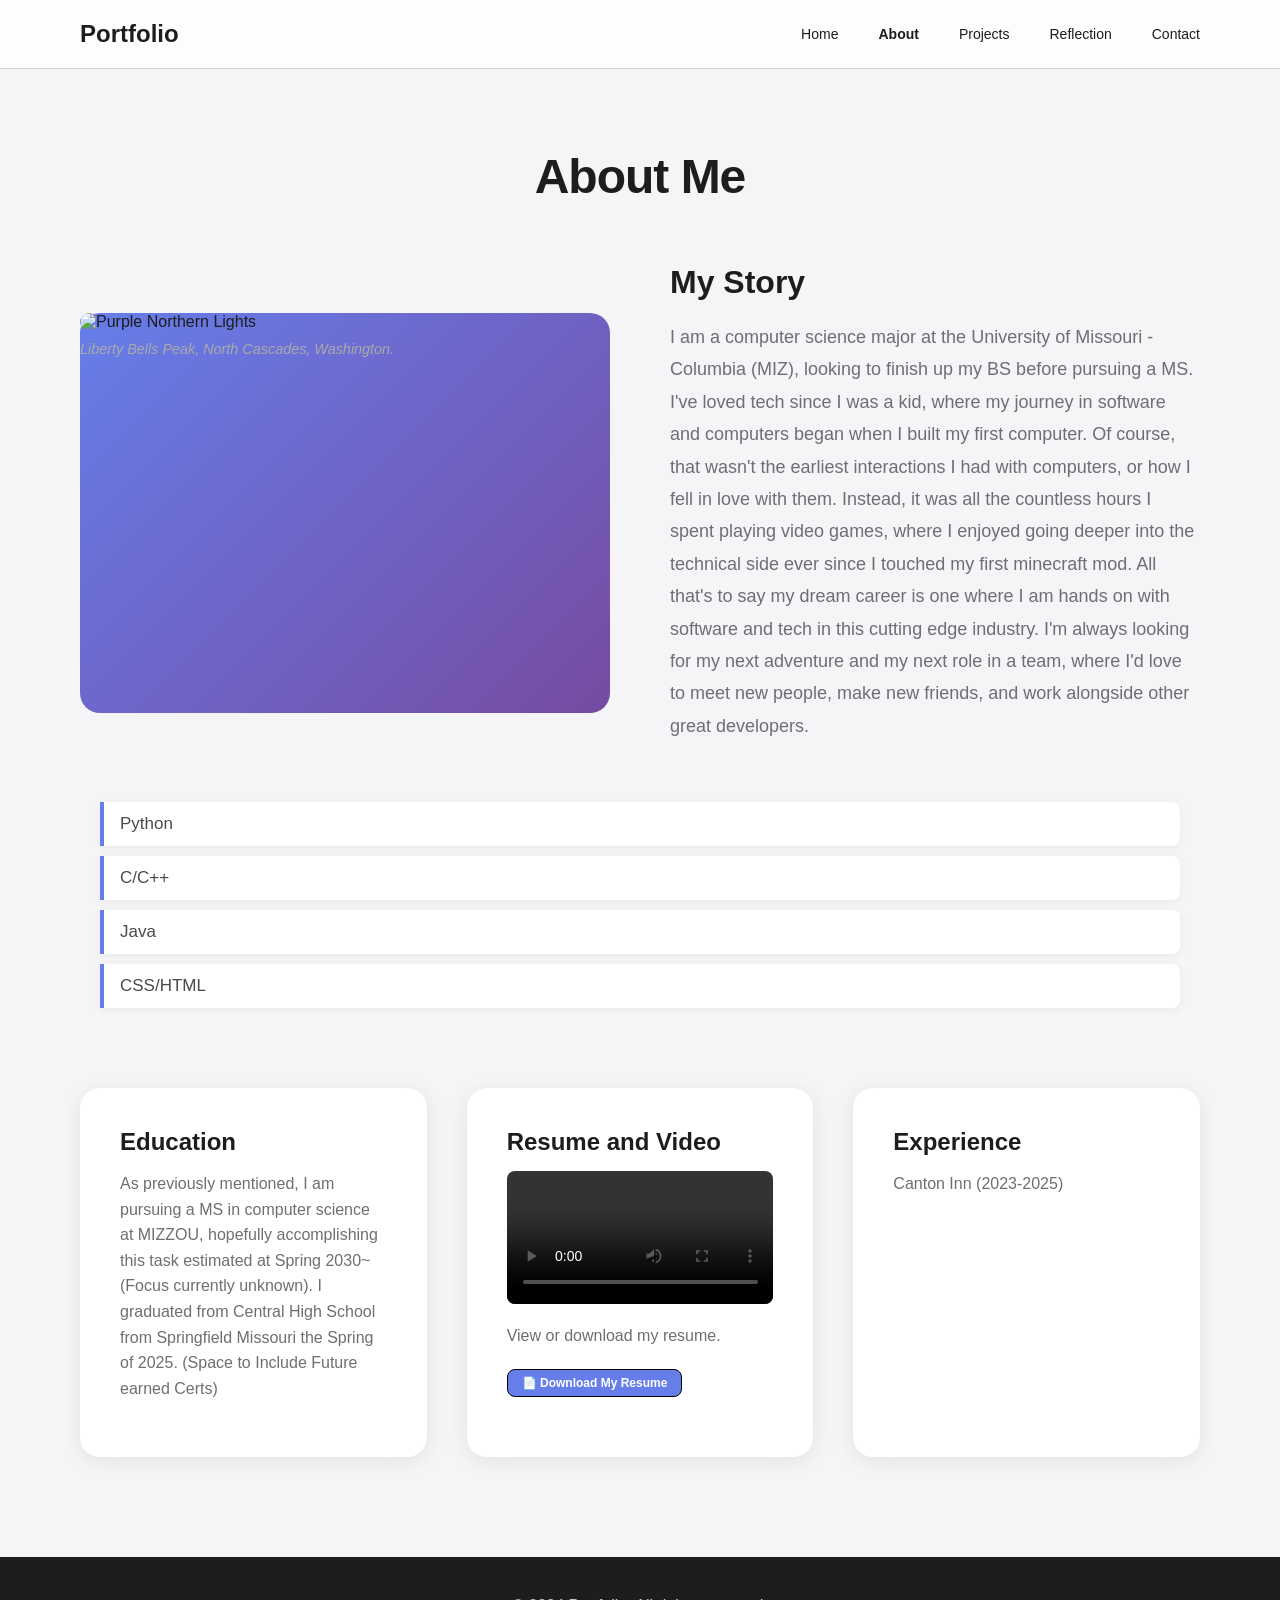
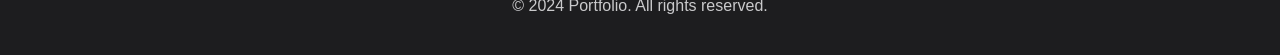
==== about.html @ b99bb76c "Change about-image div to figure element" ====
<!DOCTYPE html>
<html lang="en">
<head>
    <meta charset="UTF-8">
    <meta name="viewport" content="width=device-width, initial-scale=1.0">
    <title>Portfolio - About</title>
    <link rel="stylesheet" href="style.css">
    <link rel="stylesheet" href="nav.css">
</head>
<body>

    <!-- Navigation -->
    <header>
        <nav>
            <div class="nav-container">
                <div class="logo">Portfolio</div>
                <ul class="nav-links">
                    <li><a href="index.html">Home</a></li>
                    <li><a href="about.html" class="active">About</a></li>
                    <li><a href="#">Projects</a></li>
                    <li><a href="reflection.html">Reflection</a></li>
                    <li><a href="#">Contact</a></li>
                </ul>
            </div>
        </nav>
    </header>
    <!-- About Content -->
    <div class="section">
        <h2>About Me</h2>
        <div class="about-content">
            <figure class="about-image" style="margin: 0;">
                <img src="Cover%20image.jpg" alt="Purple Northern Lights" style="width: 100%; height: 100%; object-fit: cover; border-radius: 20px;">
                <figcaption style="margin-top: 10px; font-size: 0.9rem; color: #aaa; font-style: italic;">Liberty Bells Peak, North Cascades, Washington.</figcaption>
            </figure>
            <div class="about-text">
                <h3>My Story</h3>
                <p>I am a computer science major at the University of Missouri - Columbia (MIZ), looking to finish up my BS before pursuing a MS. I've loved tech since I was a kid, where my journey in software and computers began when I built my first computer. Of course, that wasn't the earliest interactions I had with computers, or how I fell in love with them. Instead, it was all the countless hours I spent playing video games, where I enjoyed going deeper into the technical side ever since I touched my first minecraft mod. All that's to say my dream career is one where I am hands on with software and tech in this cutting edge industry. I'm always looking for my next adventure and my next role in a team, where I'd love to meet new people, make new friends, and work alongside other great developers.</p>
            </div>
        </div>

    <ul class="custom-list">
        <li>Python</li>
        <li>C/C++</li>
        <li>Java</li>
        <li>CSS/HTML</li>
    </ul>

        <div class="feature-grid" style="margin-top: 80px;">
            <div class="feature-card">
                <h3>Education</h3>
                <p>As previously mentioned, I am pursuing a MS in computer science at MIZZOU, hopefully accomplishing this task estimated at Spring 2030~ (Focus currently unknown). I graduated from Central High School from Springfield Missouri the Spring of 2025. (Space to Include Future earned Certs)</p>
            </div>
            <div class="feature-card">
                <h3>Resume and Video</h3>
                <video controls style="width: 100%; margin-bottom: 15px; border-radius: 8px;">
                    <source src="Resume%20Media.mp4" type="video/mp4">
                    The browser cannot show this video.
                </video>
                <p>View or download my resume.</p>
                <a href="Resume.pdf" class="resume-link" target="_blank" style="padding: 6px 14px; font-size: 12px; border: 0.5px solid black;">📄 Download My Resume</a>
            </div>
            <div class="feature-card">
                <h3>Experience</h3>
                <p>Canton Inn (2023-2025)</p>
            </div>
        </div>
    </div>

    <!-- Footer -->
    <footer>
        <p>&copy; 2024 Portfolio. All rights reserved.</p>
    </footer>

</body>
</html>
---- style.css ----
* {
            margin: 0;
            padding: 0;
            box-sizing: border-box;
        }

        /* Resume Download Link - Box Model Styling */
        .resume-link {
            display: inline-block;
            padding: 12px 28px;
            margin: 20px 0;
            background-color: #667eea;
            color: white;
            text-decoration: none;
            border: 2px solid #764ba2;
            border-radius: 8px;
            font-weight: 600;
            font-size: 15px;
            transition: background-color 0.3s, transform 0.2s;
        }

        .resume-link:hover {
            background-color: #764ba2;
            transform: translateY(-2px);
        }

        body {
            font-family: -apple-system, BlinkMacSystemFont, 'Segoe UI', Roboto, sans-serif;
            background: #f5f5f7;
            color: #1d1d1f;
        }

        /* Content Sections */
        .section {
            max-width: 1200px;
            margin: 80px auto;
            padding: 0 40px;
        }

        .section h2 {
            font-size: 48px;
            font-weight: 700;
            margin-bottom: 40px;
            text-align: center;
            letter-spacing: -1px;
        }

        /* About Page */
        .about-content {
            display: grid;
            grid-template-columns: 1fr 1fr;
            gap: 60px;
            align-items: center;
            margin-top: 60px;
        }

        .about-image {
            width: 100%;
            height: 400px;
            background: linear-gradient(135deg, #667eea 0%, #764ba2 100%);
            border-radius: 20px;
        }

        .about-text h3 {
            font-size: 32px;
            margin-bottom: 20px;
            font-weight: 600;
        }

        .about-text p {
            color: #6e6e73;
            line-height: 1.8;
            font-size: 18px;
            margin-bottom: 20px;
        }

        /* Feature Grid */
        .feature-grid {
            display: grid;
            grid-template-columns: repeat(auto-fit, minmax(300px, 1fr));
            gap: 40px;
            margin-top: 60px;
        }

        .feature-card {
            background: white;
            border-radius: 20px;
            padding: 40px;
            box-shadow: 0 4px 20px rgba(0,0,0,0.08);
            transition: transform 0.3s, box-shadow 0.3s;
        }

        .feature-card:hover {
            transform: translateY(-5px);
            box-shadow: 0 8px 30px rgba(0,0,0,0.12);
        }

        .feature-card h3 {
            font-size: 24px;
            margin-bottom: 15px;
            font-weight: 600;
        }

        .feature-card p {
            color: #6e6e73;
            line-height: 1.6;
            font-size: 16px;
        }

        /* List */
        .custom-list {
            list-style-type: none;
            margin: 40px 0;
            padding: 0 20px;
        }

        .custom-list li {
            font-size: 17px;
            color: #4a4a4f;
            padding: 12px 16px;
            margin-bottom: 10px;
            border-left: 4px solid #667eea;
            background: white;
            border-radius: 0 8px 8px 0;
            box-shadow: 0 2px 8px rgba(0,0,0,0.05);
        }
        
        /* Footer */
        footer {
            background: #1d1d1f;
            color: #f5f5f7;
            text-align: center;
            padding: 40px;
            margin-top: 100px;
        }

        footer p {
            opacity: 0.8;
        }

        @media (max-width: 768px) {
            .nav-container {
                padding: 20px;
            }

            .nav-links {
                gap: 20px;
            }

            .about-content {
                grid-template-columns: 1fr;
            }

            .section {
                padding: 0 20px;
                margin: 60px auto;
            }

            .section h2 {
                font-size: 36px;
            }

            .feature-grid {
                grid-template-columns: 1fr;
                gap: 30px;
            }
        }

        @media (max-width: 480px) {
            .section h2 {
                font-size: 28px;
            }

            .feature-card {
                padding: 30px 20px;
            }
        }

        /* ===================== */
        /* Index Page Styles     */
        /* ===================== */

        /* Hero Section */
        .hero {
            text-align: center;
            padding: 100px 40px;
            background: linear-gradient(135deg, #667eea 0%, #764ba2 100%);
            color: white;
        }

        .hero h1 {
            font-size: 64px;
            font-weight: 700;
            margin-bottom: 20px;
            letter-spacing: -2px;
        }

        .hero p {
            font-size: 24px;
            font-weight: 300;
            margin-bottom: 40px;
            opacity: 0.9;
        }

        .cta-button {
            display: inline-block;
            padding: 15px 40px;
            background: white;
            color: #667eea;
            border-radius: 30px;
            text-decoration: none;
            font-weight: 500;
            transition: transform 0.3s, box-shadow 0.3s;
        }

        .cta-button:hover {
            transform: translateY(-2px);
            box-shadow: 0 10px 30px rgba(0,0,0,0.2);
        }

        /* Feature Icon */
        .feature-icon {
            width: 60px;
            height: 60px;
            background: linear-gradient(135deg, #667eea 0%, #764ba2 100%);
            border-radius: 15px;
            margin-bottom: 20px;
        }

        @media (max-width: 768px) {
            .hero {
                padding: 60px 20px;
            }

            .hero h1 {
                font-size: 36px;
            }

            .hero p {
                font-size: 18px;
            }
        }

        @media (max-width: 480px) {
            .hero h1 {
                font-size: 28px;
            }

            .hero p {
                font-size: 16px;
            }
        }

        /* ======================== */
        /* Reflection Page Styles   */
        /* ======================== */

        /* h1 page title */
        .section h1 {
            font-size: 64px;
            font-weight: 700;
            margin-bottom: 50px;
            text-align: center;
            letter-spacing: -2px;
        }

        /* Box model wrapper — each box contains multiple sections */
        .reflection-box {
            background: white;
            border: 1px solid #d2d2d7;
            border-radius: 16px;
            padding: 40px;
            margin: 30px 0;
            box-shadow: 0 4px 20px rgba(0,0,0,0.08);
        }

        /* h2 headings inside boxes: smaller, left-aligned */
        .reflection-box h2 {
            font-size: 28px;
            font-weight: 700;
            text-align: left;
            letter-spacing: -0.5px;
            margin-bottom: 20px;
            margin-top: 0;
        }

        .reflection-box h2 + h2,
        .reflection-box p + h2 {
            margin-top: 40px;
        }

        .reflection-box p {
            color: #1d1d1f;
            line-height: 1.9;
            font-size: 17px;
            margin-bottom: 0;
        }

        /* Blockquote with blue left border */
        .reflection-box blockquote {
            border-left: 4px solid #667eea;
            margin: 28px 0;
            padding: 10px 24px;
            color: #6e6e73;
            font-style: italic;
            font-size: 16px;
            line-height: 1.7;
        }


        /* Indent the first line of every other paragraph */
        .reflection-box p:nth-of-type(even) {
            text-indent: 2em;
        }

        @media (max-width: 768px) {
            .section h1 {
                font-size: 40px;
            }

            .reflection-box {
                padding: 28px 24px;
            }
        }

        @media (max-width: 480px) {
            .section h1 {
                font-size: 32px;
            }
        }
---- nav.css ----
/* Navigation */
        header, nav {
            background: rgba(255, 255, 255, 0.8);
            backdrop-filter: saturate(180%) blur(20px);
            position: sticky;
            top: 0;
            z-index: 1000;
            border-bottom: 1px solid #d2d2d7;
        }

        /* Prevent double border when header wraps nav */
        header nav {
            border-bottom: none;
            position: static;
            background: transparent;
            backdrop-filter: none;
        }

        .nav-container {
            max-width: 1200px;
            margin: 0 auto;
            padding: 20px 40px;
            display: flex;
            justify-content: space-between;
            align-items: center;
        }

        .logo {
            font-size: 24px;
            font-weight: 600;
            color: #1d1d1f;
        }

        .nav-links {
            display: flex;
            gap: 40px;
            list-style: none;
        }

        .nav-links a {
            text-decoration: none;
            color: #1d1d1f;
            font-size: 14px;
            transition: opacity 0.3s;
        }

        .nav-links a:hover {
            opacity: 0.6;
        }

        .nav-links a.active {
            font-weight: 600;
        }
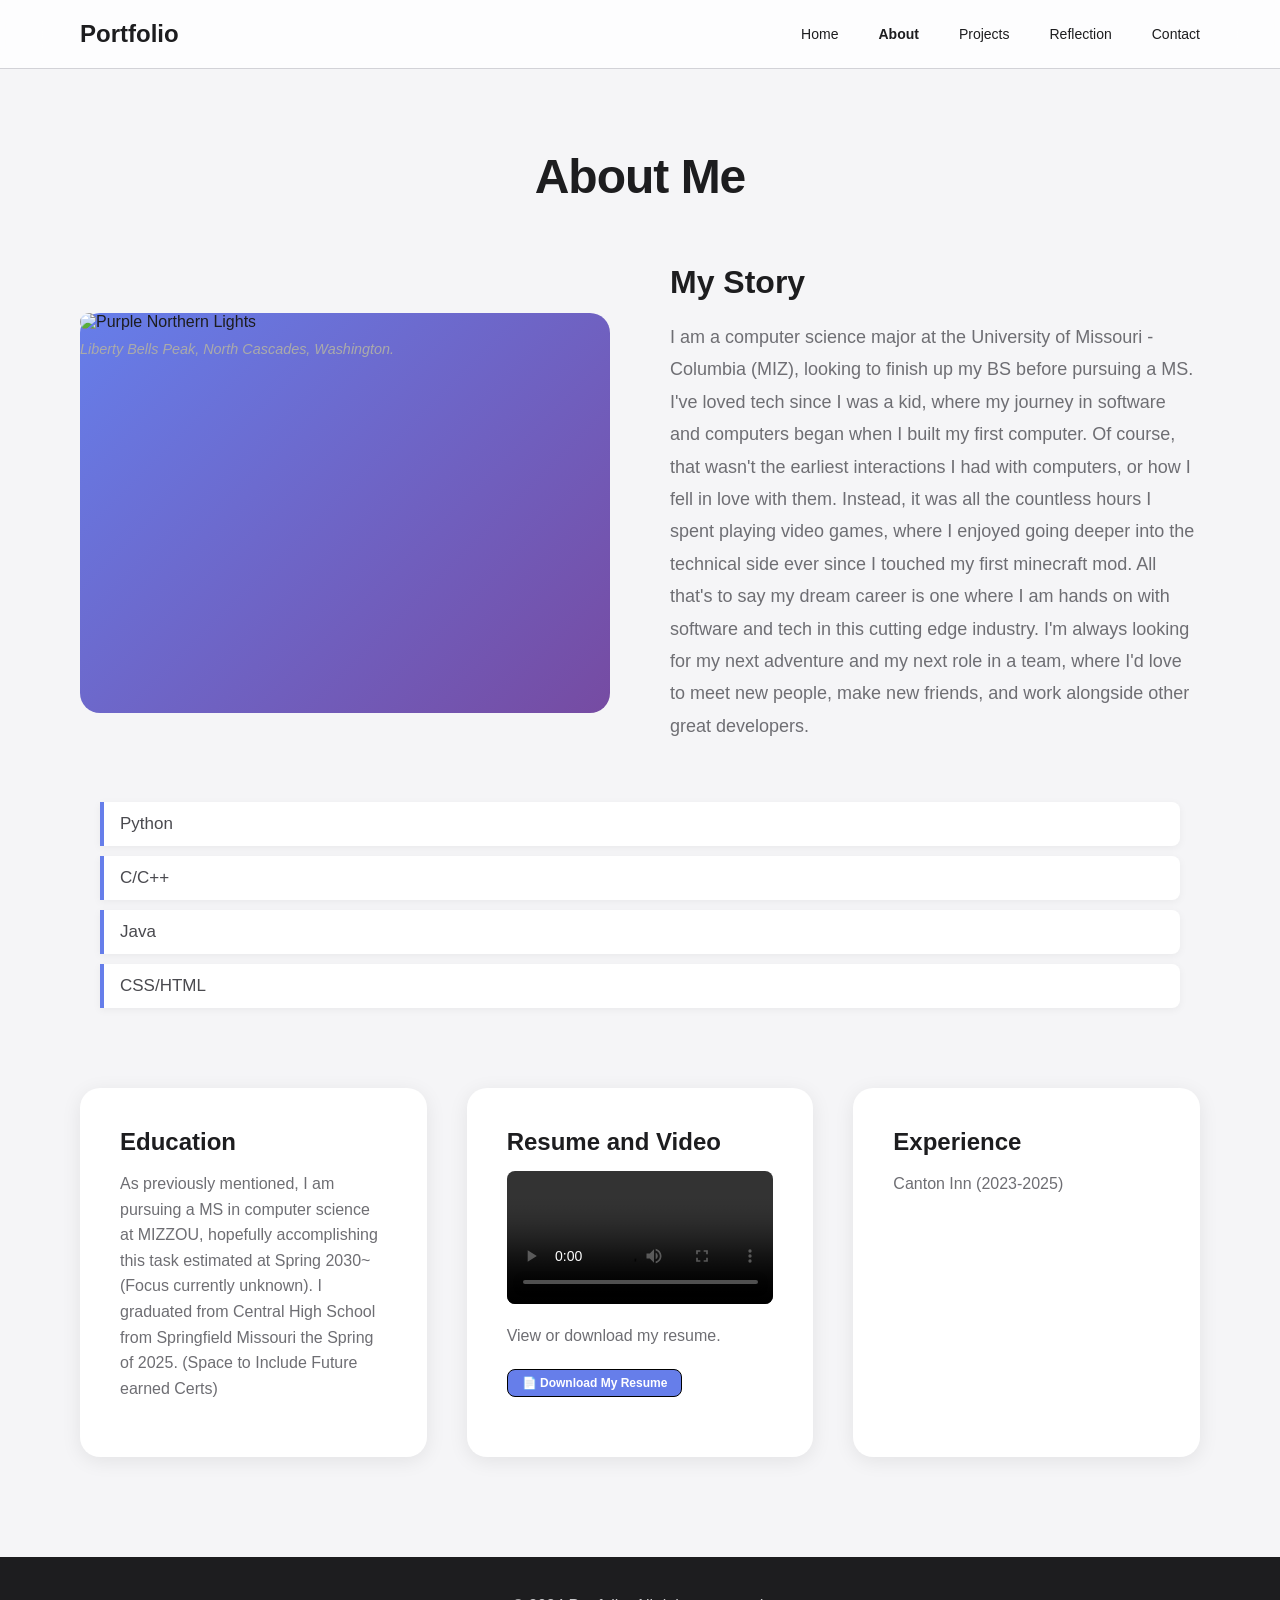
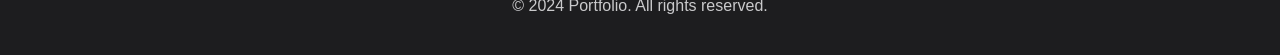
==== commit 303acba7: "Add favicon link to about.html" ====
--- a/about.html
+++ b/about.html
@@ -6,6 +6,7 @@
     <title>Portfolio - About</title>
     <link rel="stylesheet" href="style.css">
     <link rel="stylesheet" href="nav.css">
+    <link rel="shortcut icon" type="image/x-icon" href="favicon.ico">
 </head>
 <body>
 
--- a/style.css
+++ b/style.css
@@ -329,3 +329,161 @@
             }
         }
 
+        /* Print Styles for about.html */
+ 
+        @media print {
+ 
+            @page {
+                margin: 1in;
+                size: letter;
+            }
+ 
+            body {
+                font-family: Georgia, "Times New Roman", Times, serif;
+                color: #000 !important;
+                background: white !important;
+                overflow: hidden;
+            }
+ 
+            body * {
+                visibility: hidden;
+            }
+ 
+            .about-text h1,
+            .about-text p,
+            .about-text ul,
+            .about-text ol,
+            .about-text li,
+            .section h1,
+            .section > h1,
+            .section > p,
+            .section ul,
+            .section ol,
+            .section li,
+            .custom-list,
+            .custom-list li,
+            footer,
+            footer p {
+                visibility: visible;
+            }
+ 
+            .about-text h1,
+            .about-text p,
+            .about-text ul,
+            .about-text ol,
+            .about-text li,
+            .section h1,
+            .section > h1,
+            .section > p,
+            .section ul,
+            .section ol,
+            .section li,
+            .custom-list li,
+            footer,
+            footer p {
+                color: #000 !important;
+                font-family: Georgia, "Times New Roman", Times, serif !important;
+            }
+ 
+            nav,
+            .nav-container,
+            .nav-links,
+            .about-image,
+            .feature-icon,
+            .feature-grid,
+            .feature-card,
+            .hero,
+            .cta-button,
+            .resume-link,
+            .reflection-box {
+                display: none !important;
+            }
+ 
+             .section h1,
+            .about-text h1 {
+                font-size: 24px !important;
+                margin-bottom: 4px !important;
+            }
+ 
+            .section h2 {
+                font-size: 18px !important;
+                margin-bottom: 8px !important;
+            }
+ 
+            .about-text p,
+            .section > p,
+            p {
+                font-size: 12px !important;
+                line-height: 1.3 !important;
+                margin-bottom: 2px !important;
+                margin-top: 0 !important;
+            }
+ 
+            .custom-list,
+            ul, ol {
+                margin: 6px 0 !important;
+                padding: 0 0 0 18px !important;
+            }
+ 
+            .custom-list li,
+            ul li, ol li {
+                font-size: 12px !important;
+                line-height: 1.4 !important;
+                padding: 2px 0 !important;
+                margin-bottom: 2px !important;
+            }
+ 
+            .section {
+                margin: 4px 0 !important;
+                padding: 0 !important;
+                box-shadow: none;
+            }
+ 
+            .about-content {
+                gap: 4px !important;
+                margin-top: 4px !important;
+            }
+ 
+            .custom-list li {
+                border-left: none !important;
+                box-shadow: none !important;
+                background: none !important;
+                padding-left: 0 !important;
+                border-radius: 0 !important;
+            }
+ 
+            footer * {
+                display: none !important;
+            }
+ 
+            footer {
+                background: white !important;
+                color: #000 !important;
+                padding: 4px 0 0 0 !important;
+                margin-top: 6px !important;
+                border-top: 1px solid #000;
+                text-align: center;
+            }
+ 
+            footer::after {
+                content: "Tianyi Zhang  |  tzdhz@umsystem.edu  |  (626) 267-1376";
+                visibility: visible;
+                display: block;
+                color: #000 !important;
+                font-family: Georgia, "Times New Roman", Times, serif !important;
+                font-size: 12px;
+                line-height: 1.4;
+            }
+ 
+            *, *::before, *::after {
+                page-break-inside: avoid;
+                break-inside: avoid;
+            }
+ 
+            a[href]::after {
+                content: " (" attr(href) ")";
+                font-size: 10px;
+                color: #000 !important;
+            }
+        }
+ 
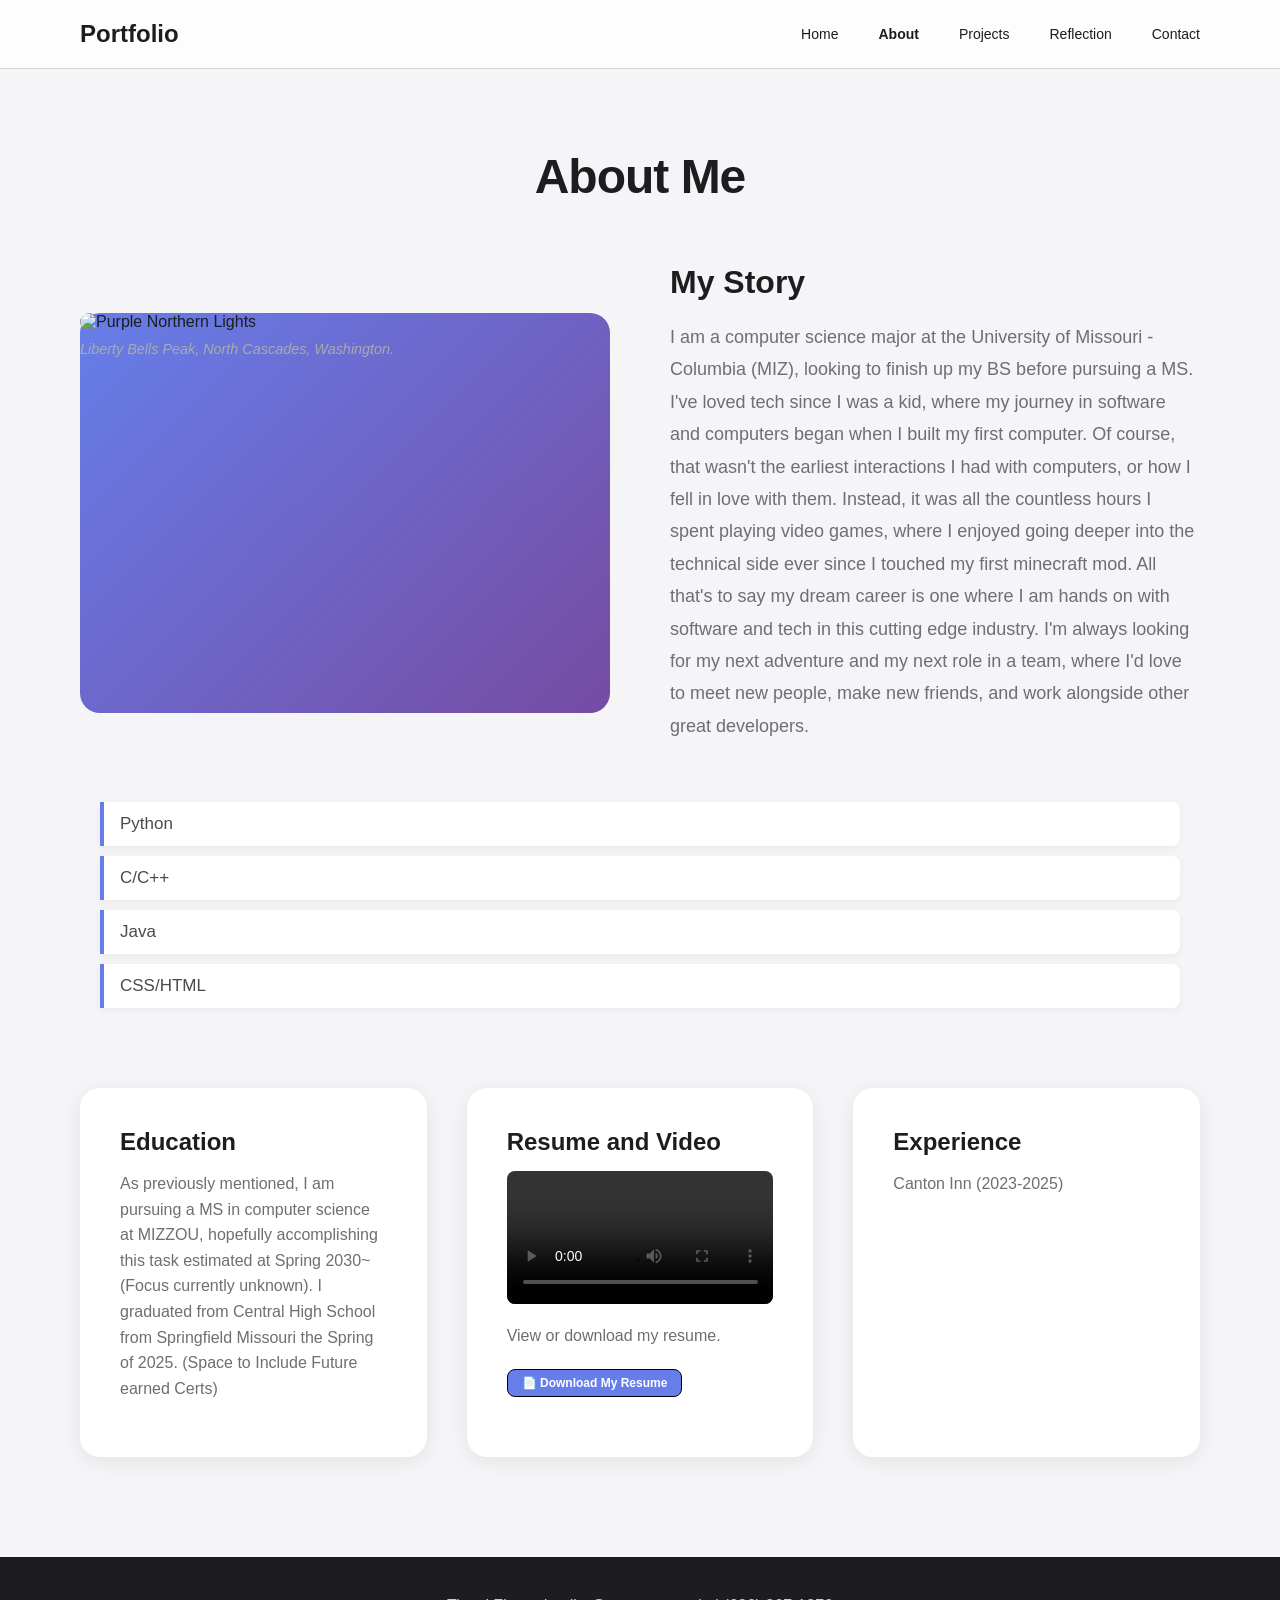
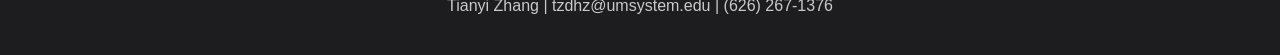
==== commit 38a93343: "Replace copyright notice with contact details Updated footer with contact information." ====
--- a/about.html
+++ b/about.html
@@ -69,7 +69,7 @@
 
     <!-- Footer -->
     <footer>
-        <p>&copy; 2024 Portfolio. All rights reserved.</p>
+        <p>Tianyi Zhang  |  tzdhz@umsystem.edu  |  (626) 267-1376</p>
     </footer>
 
 </body>
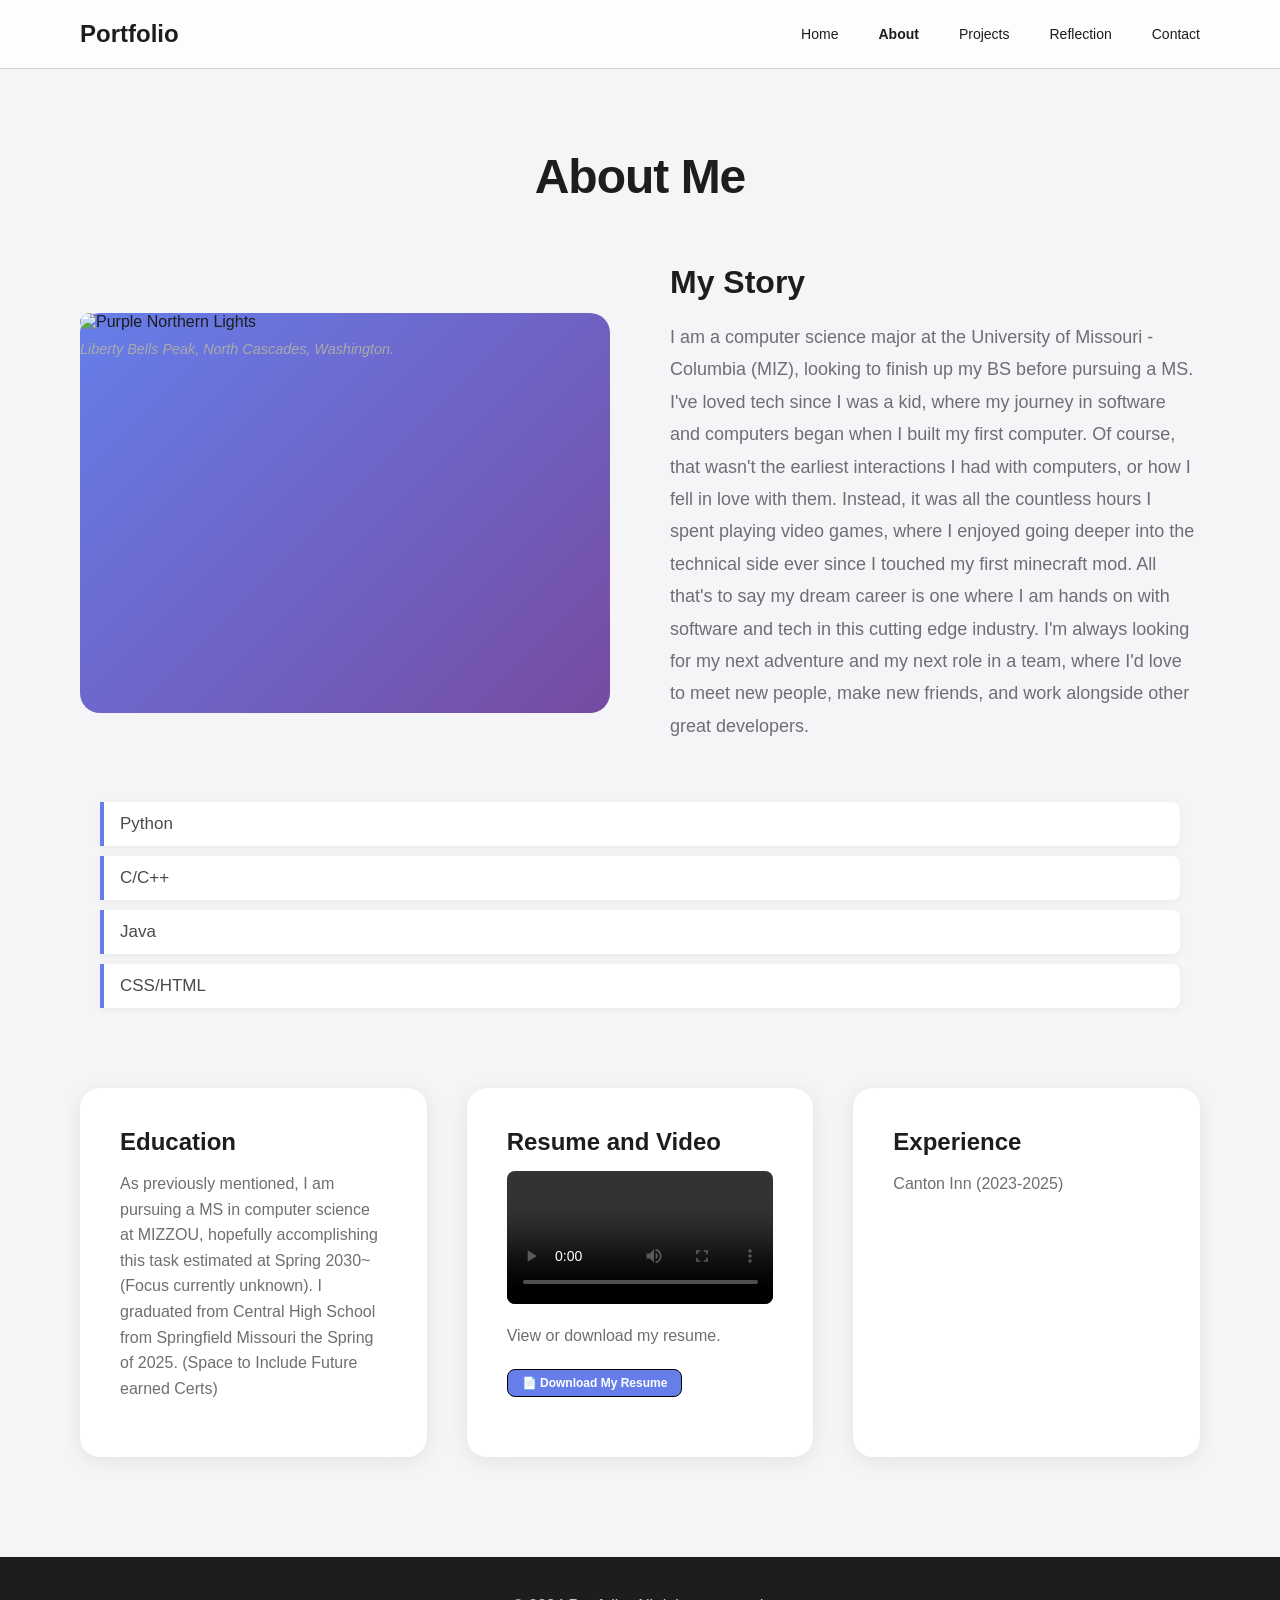
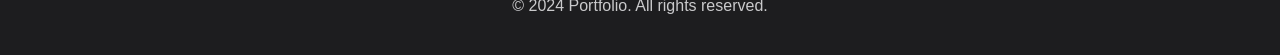
==== commit c38c04d2: "Add files via upload" ====
--- a/about.html
+++ b/about.html
@@ -69,11 +69,8 @@
 
     <!-- Footer -->
     <footer>
-        <p>Tianyi Zhang  |  tzdhz@umsystem.edu  |  (626) 267-1376</p>
+        <p>&copy; 2024 Portfolio. All rights reserved.</p>
     </footer>
 
 </body>
 </html>
-
-
-
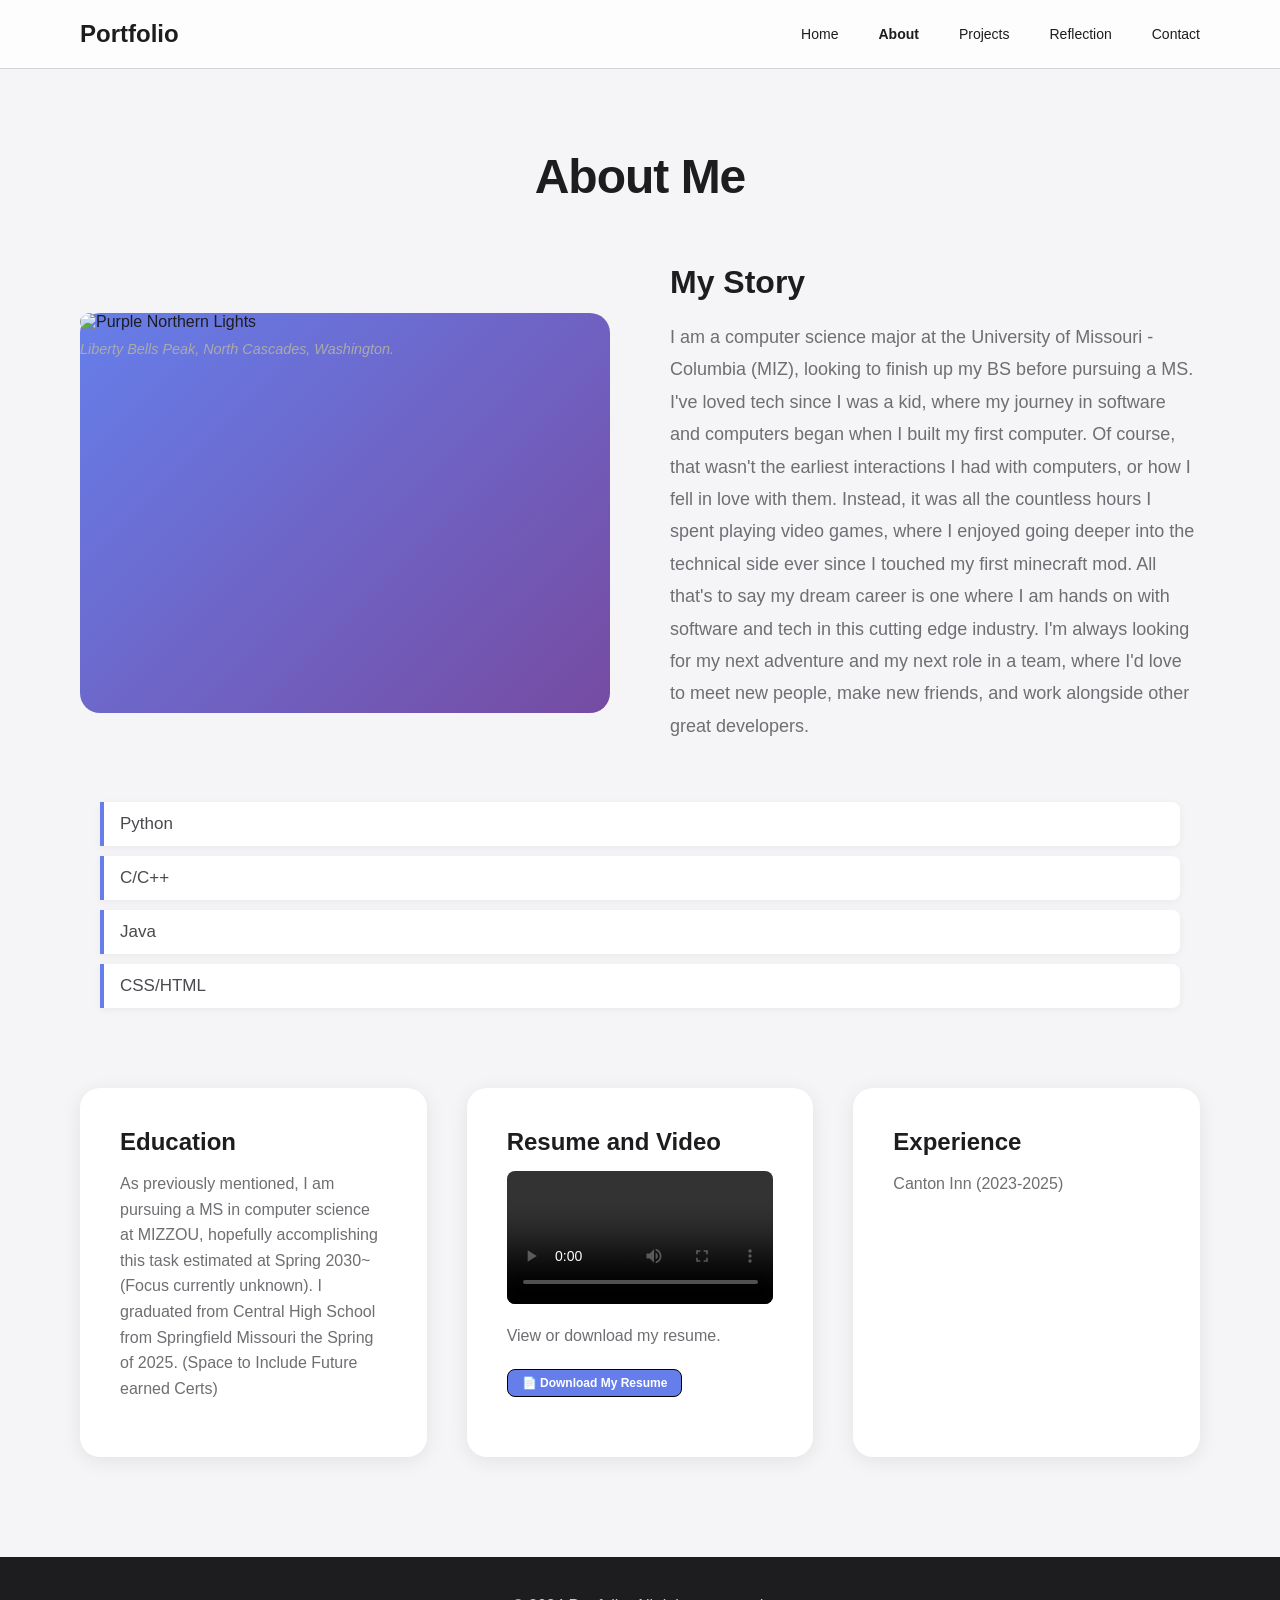
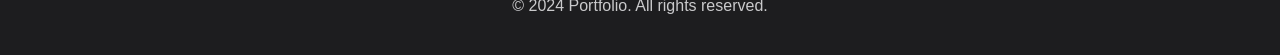
==== commit f3107a7b: "Update Contact link to point to contact.html" ====
--- a/about.html
+++ b/about.html
@@ -20,7 +20,7 @@
                     <li><a href="about.html" class="active">About</a></li>
                     <li><a href="#">Projects</a></li>
                     <li><a href="reflection.html">Reflection</a></li>
-                    <li><a href="#">Contact</a></li>
+                    <li><a href="contact.html">Contact</a></li>
                 </ul>
             </div>
         </nav>
--- a/style.css
+++ b/style.css
@@ -326,6 +326,98 @@
         @media (max-width: 480px) {
             .section h1 {
                 font-size: 32px;
+            }
+        }
+
+        /* Contact Page Styles */
+ 
+        .contact-container {
+            max-width: 600px;
+            margin: 60px auto;
+            background: white;
+            padding: 60px;
+            border-radius: 20px;
+            box-shadow: 0 4px 20px rgba(0,0,0,0.08);
+        }
+ 
+        .form-group {
+            margin-bottom: 30px;
+        }
+ 
+        .form-group label {
+            display: block;
+            margin-bottom: 10px;
+            font-weight: 500;
+            font-size: 14px;
+        }
+ 
+        .form-group input,
+        .form-group textarea,
+        .form-group select {
+            width: 100%;
+            padding: 15px;
+            border: 1px solid #d2d2d7;
+            border-radius: 10px;
+            font-size: 16px;
+            font-family: inherit;
+            transition: border-color 0.3s;
+            background: white;
+        }
+ 
+        .form-group input:focus,
+        .form-group textarea:focus,
+        .form-group select:focus {
+            outline: none;
+            border-color: #667eea;
+        }
+ 
+        .form-group textarea {
+            resize: vertical;
+            min-height: 150px;
+        }
+ 
+        .submit-button {
+            width: 100%;
+            padding: 15px;
+            background: linear-gradient(135deg, #667eea 0%, #764ba2 100%);
+            color: white;
+            border: none;
+            border-radius: 10px;
+            font-size: 16px;
+            font-weight: 600;
+            cursor: pointer;
+            transition: transform 0.3s;
+        }
+ 
+        .submit-button:hover {
+            transform: translateY(-2px);
+        }
+ 
+        .contact-info {
+            margin-top: 40px;
+            text-align: center;
+            padding-top: 40px;
+            border-top: 1px solid #d2d2d7;
+        }
+ 
+        .contact-info p {
+            color: #6e6e73;
+            margin-bottom: 10px;
+        }
+ 
+        @media (max-width: 768px) {
+            .contact-container {
+                padding: 40px 30px;
+            }
+ 
+            .contact-info {
+                font-size: 14px;
+            }
+        }
+ 
+        @media (max-width: 480px) {
+            .contact-container {
+                padding: 30px 20px;
             }
         }
 
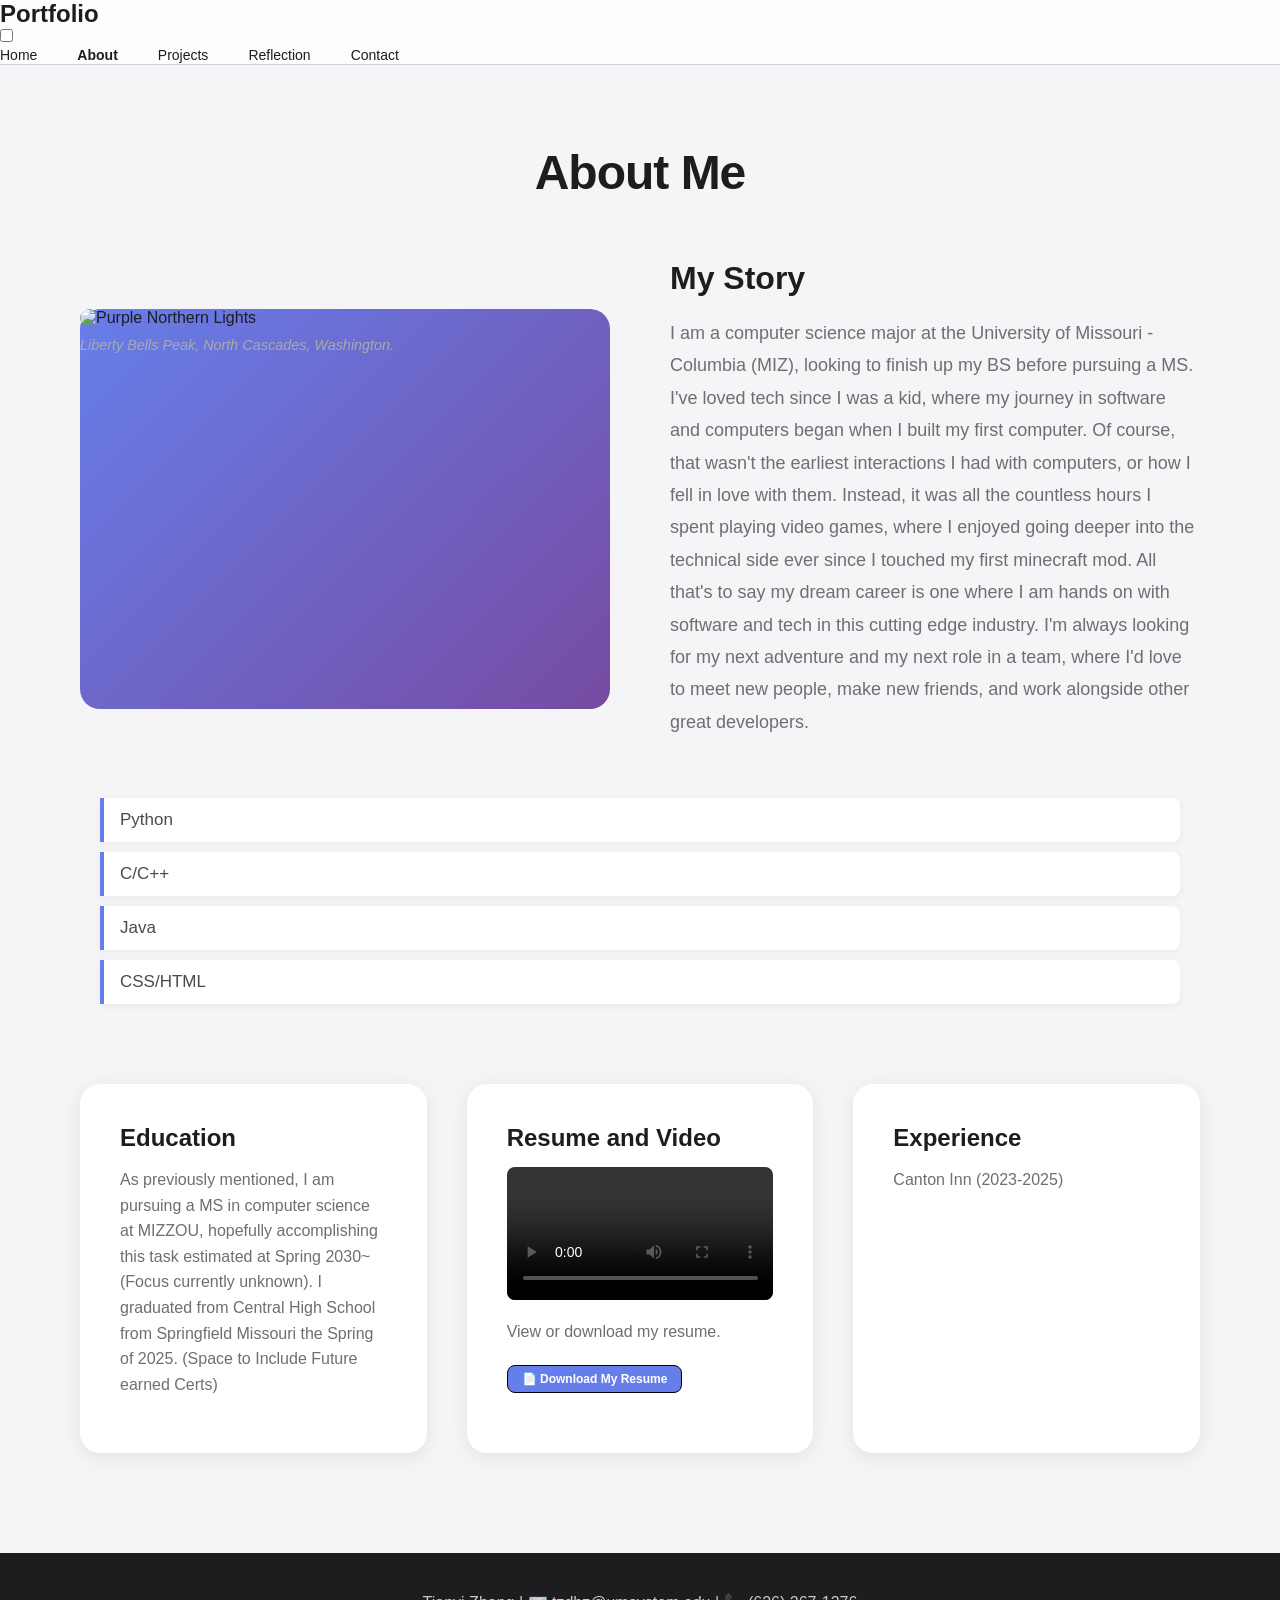
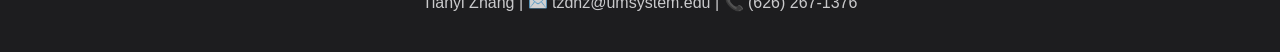
==== commit 79878a2f: "Revamp navigation and update footer details Updated navigation structure and footer information." ====
--- a/about.html
+++ b/about.html
@@ -10,21 +10,20 @@
 </head>
 <body>
 
-    <!-- Navigation -->
-    <header>
-        <nav>
-            <div class="nav-container">
-                <div class="logo">Portfolio</div>
-                <ul class="nav-links">
-                    <li><a href="index.html">Home</a></li>
-                    <li><a href="about.html" class="active">About</a></li>
-                    <li><a href="#">Projects</a></li>
-                    <li><a href="reflection.html">Reflection</a></li>
-                    <li><a href="contact.html">Contact</a></li>
-                </ul>
-            </div>
-        </nav>
-    </header>
+    <nav>
+        <div class="logo">Portfolio</div>
+        <input type="checkbox" id="nav-toggle" class="nav-toggle">
+        <label for="nav-toggle" class="nav-toggle-label">
+            <span></span><span></span><span></span>
+        </label>
+        <ul class="nav-links">
+            <li><a href="index.html">Home</a></li>
+            <li><a href="about.html" class="active">About</a></li>
+            <li><a href="#">Projects</a></li>
+            <li><a href="reflection.html">Reflection</a></li>
+            <li><a href="contact.html">Contact</a></li>
+        </ul>
+    </nav>
     <!-- About Content -->
     <div class="section">
         <h2>About Me</h2>
@@ -69,7 +68,7 @@
 
     <!-- Footer -->
     <footer>
-        <p>&copy; 2024 Portfolio. All rights reserved.</p>
+        <p>Tianyi Zhang  |  ✉️ tzdhz@umsystem.edu  | 📞 (626) 267-1376</p>
     </footer>
 
 </body>
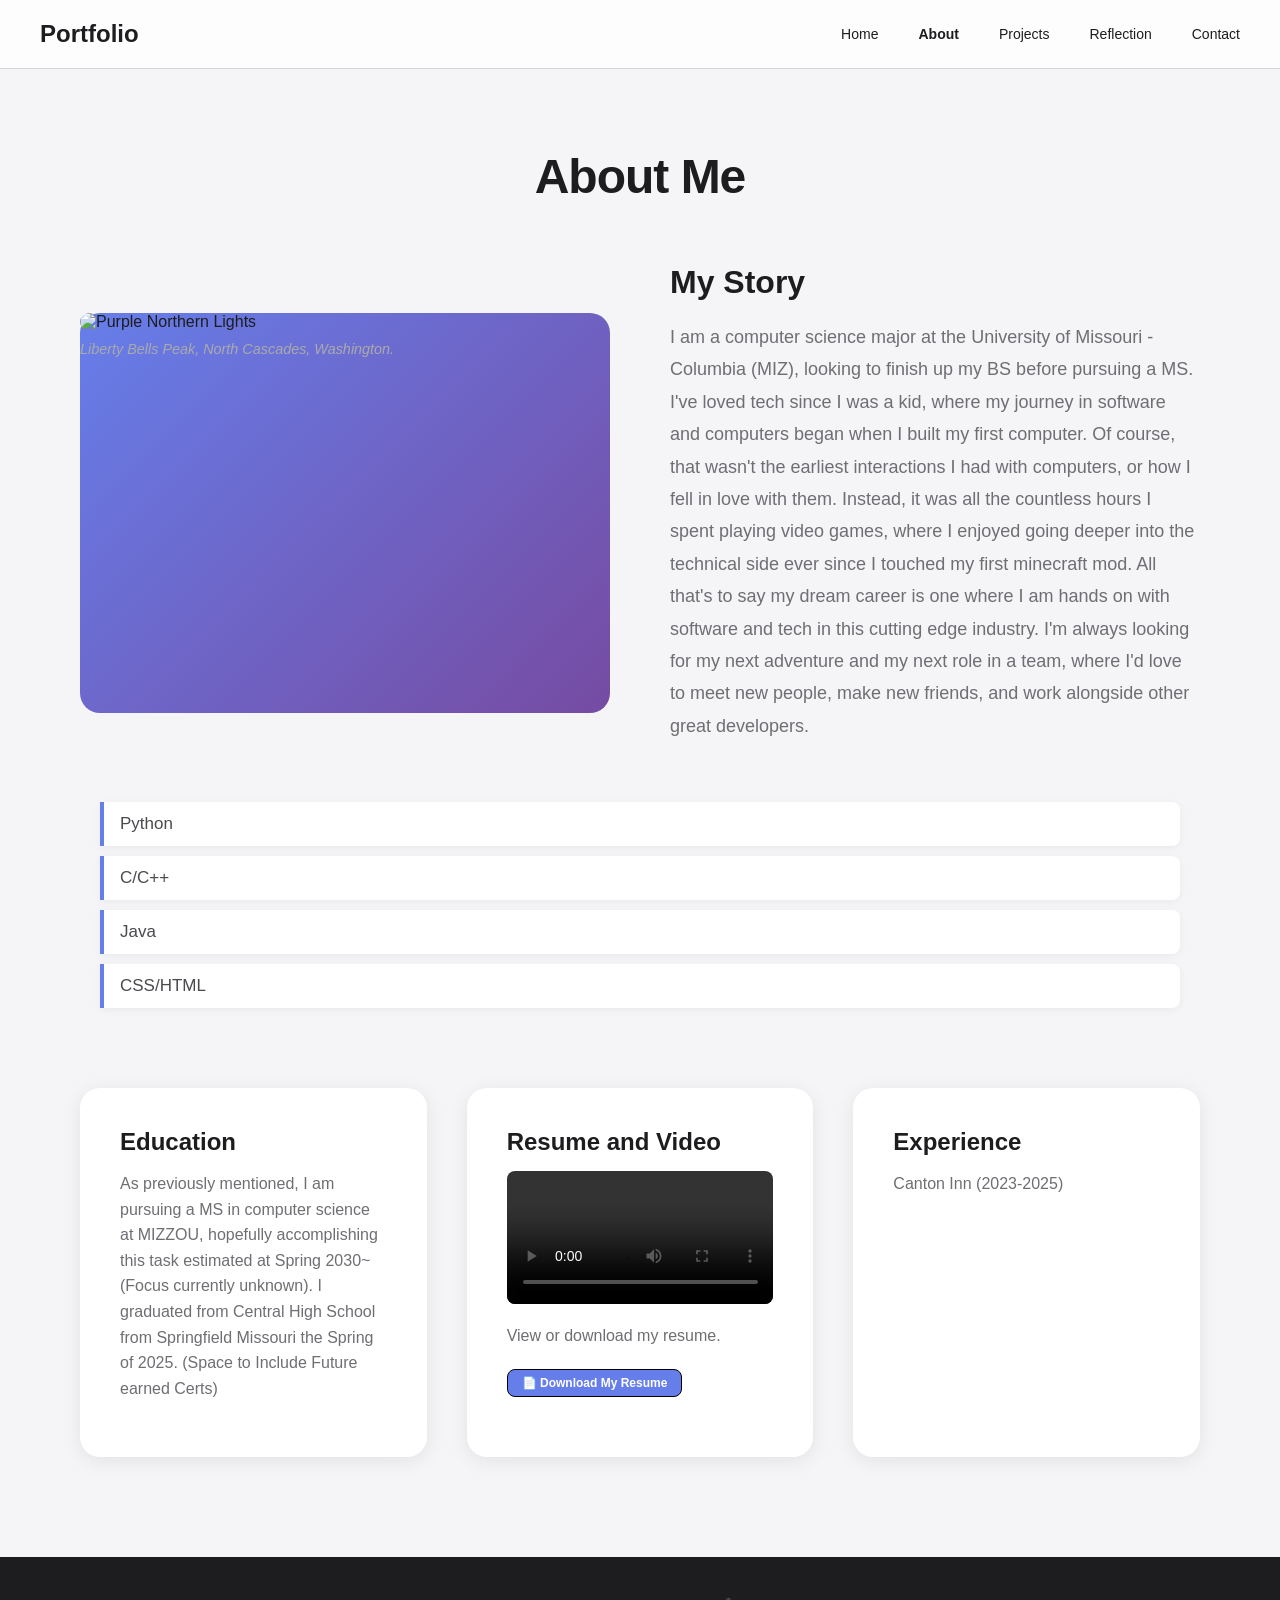
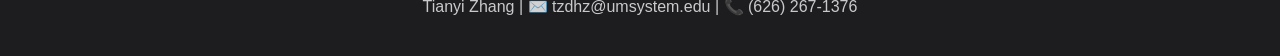
==== commit 07f91f76: "Update Projects link to point to project.html" ====
--- a/about.html
+++ b/about.html
@@ -19,7 +19,7 @@
         <ul class="nav-links">
             <li><a href="index.html">Home</a></li>
             <li><a href="about.html" class="active">About</a></li>
-            <li><a href="#">Projects</a></li>
+            <li><a href="project.html">Projects</a></li>
             <li><a href="reflection.html">Reflection</a></li>
             <li><a href="contact.html">Contact</a></li>
         </ul>
--- a/nav.css
+++ b/nav.css
@@ -1,25 +1,12 @@
 /* Navigation */
-        header, nav {
+        nav {
             background: rgba(255, 255, 255, 0.8);
             backdrop-filter: saturate(180%) blur(20px);
             position: sticky;
             top: 0;
             z-index: 1000;
             border-bottom: 1px solid #d2d2d7;
-        }
-
-        /* Prevent double border when header wraps nav */
-        header nav {
-            border-bottom: none;
-            position: static;
-            background: transparent;
-            backdrop-filter: none;
-        }
-
-        .nav-container {
-            max-width: 1200px;
-            margin: 0 auto;
-            padding: 20px 40px;
+            padding: 20px max(40px, calc((100% - 1200px) / 2));
             display: flex;
             justify-content: space-between;
             align-items: center;
@@ -51,3 +38,61 @@
         .nav-links a.active {
             font-weight: 600;
         }
+
+        .nav-toggle {
+            display: none;
+        }
+
+        .nav-toggle-label {
+            display: none;
+            cursor: pointer;
+            padding: 10px;
+        }
+
+        .nav-toggle-label span {
+            display: block;
+            width: 25px;
+            height: 3px;
+            background: #1d1d1f;
+            margin: 5px 0;
+            transition: 0.3s;
+        }
+
+        @media (max-width: 768px) {
+            .nav-toggle-label {
+                display: block;
+            }
+
+            .nav-links {
+                position: absolute;
+                top: 100%;
+                left: 0;
+                width: 100%;
+                background: white;
+                flex-direction: column;
+                padding: 20px;
+                box-shadow: 0 4px 20px rgba(0,0,0,0.1);
+                transform: translateY(-100%);
+                opacity: 0;
+                visibility: hidden;
+                transition: all 0.3s;
+            }
+
+            .nav-toggle:checked ~ .nav-links {
+                transform: translateY(0);
+                opacity: 1;
+                visibility: visible;
+            }
+
+            .nav-toggle:checked ~ .nav-toggle-label span:nth-child(1) {
+                transform: rotate(45deg) translate(5px, 5px);
+            }
+
+            .nav-toggle:checked ~ .nav-toggle-label span:nth-child(2) {
+                opacity: 0;
+            }
+
+            .nav-toggle:checked ~ .nav-toggle-label span:nth-child(3) {
+                transform: rotate(-45deg) translate(7px, -6px);
+            }
+        }
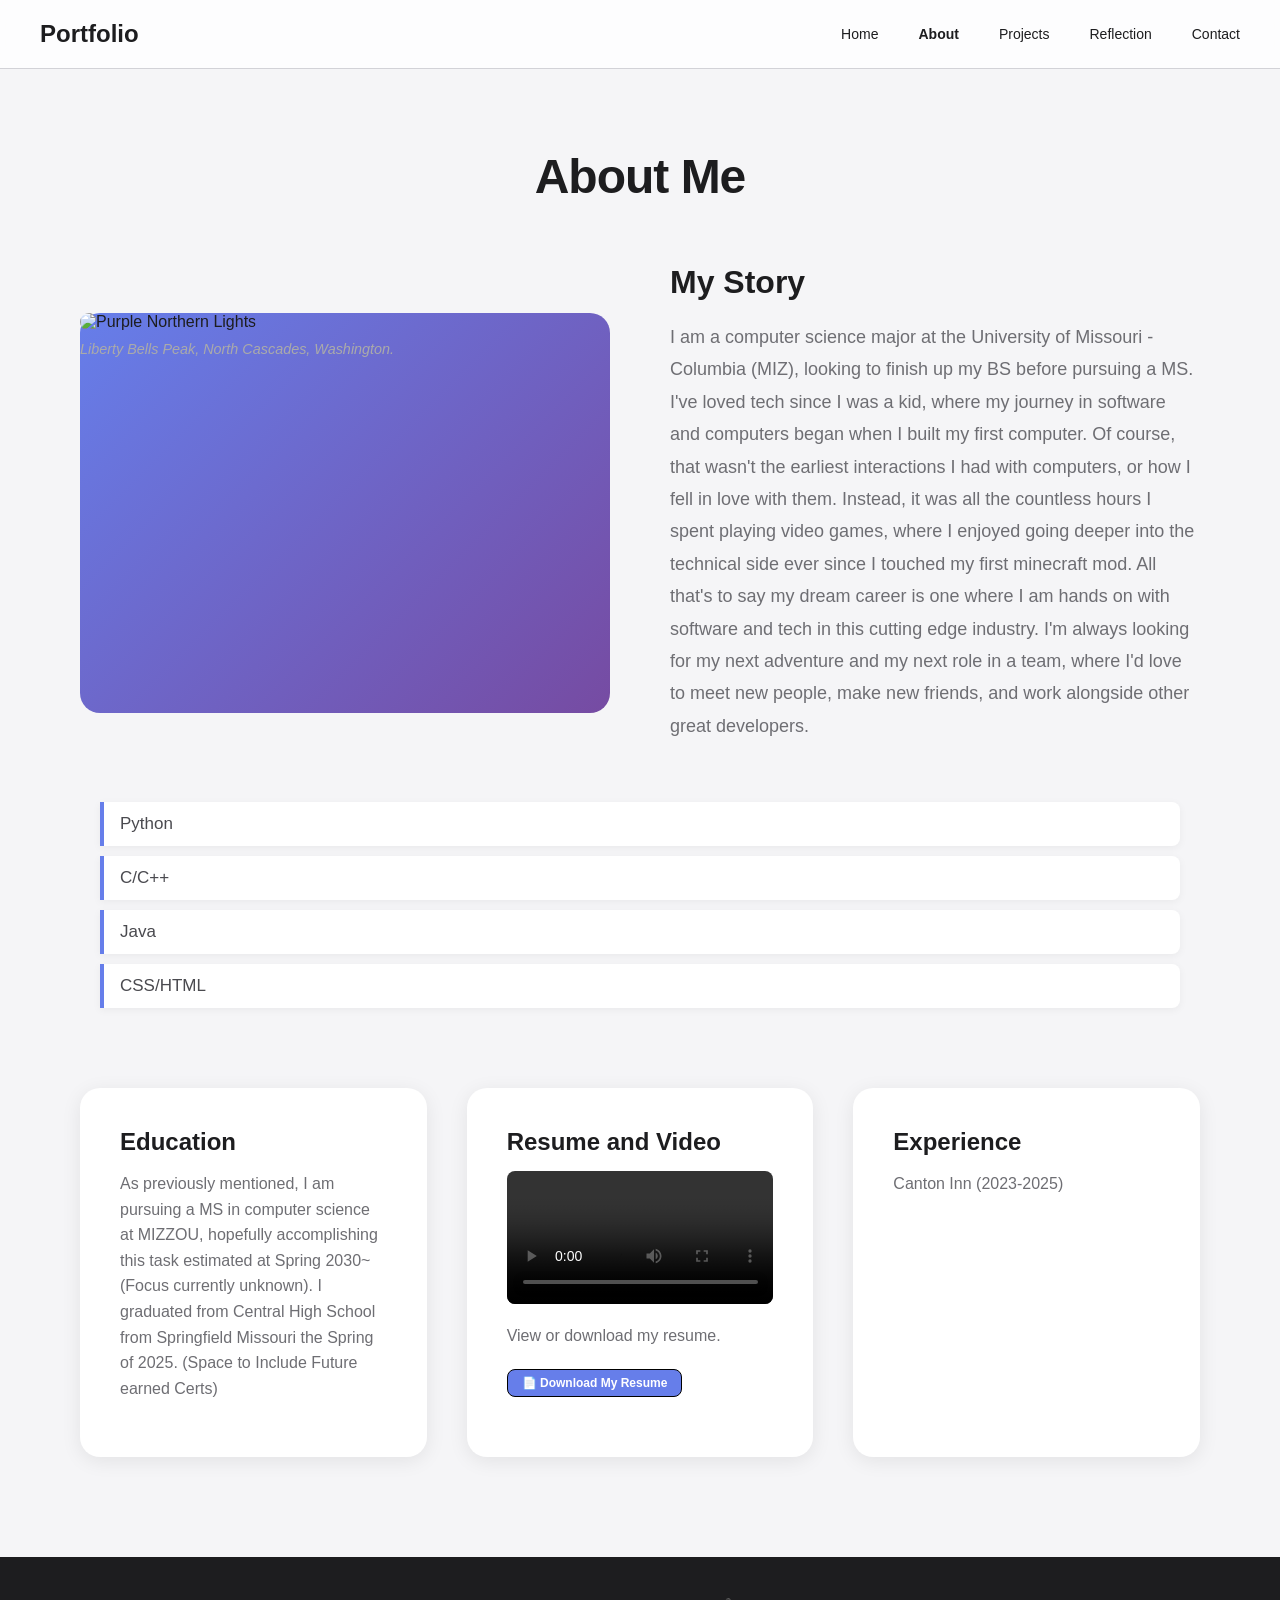
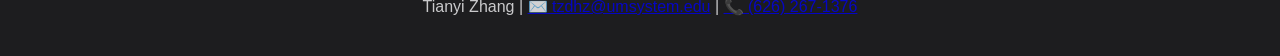
==== commit ea7a40f8: "Update about.html" ====
--- a/about.html
+++ b/about.html
@@ -68,7 +68,7 @@
 
     <!-- Footer -->
     <footer>
-        <p>Tianyi Zhang  |  ✉️ tzdhz@umsystem.edu  | 📞 (626) 267-1376</p>
+        <p>Tianyi Zhang  |  <a href="mailto:tzdhz@umsystem.edu" class="footer-link">✉️ tzdhz@umsystem.edu</a>  |  <a href="tel:+16262671376" class="footer-link">📞 (626) 267-1376</a></p>
     </footer>
 
 </body>
--- a/style.css
+++ b/style.css
@@ -329,6 +329,94 @@
             }
         }
 
+        /* ====================== */
+        /* Projects Page Styles   */
+        /* ====================== */
+
+        .projects-grid {
+            display: grid;
+            grid-template-columns: repeat(auto-fit, minmax(350px, 1fr));
+            gap: 40px;
+            margin-top: 60px;
+        }
+
+        .project-card {
+            background: white;
+            border-radius: 20px;
+            overflow: hidden;
+            box-shadow: 0 4px 20px rgba(0,0,0,0.08);
+            transition: transform 0.3s, box-shadow 0.3s;
+        }
+
+        .project-card:hover {
+            transform: translateY(-5px);
+            box-shadow: 0 8px 30px rgba(0,0,0,0.12);
+        }
+
+        .project-image {
+            width: 100%;
+            height: 250px;
+            background: linear-gradient(135deg, #667eea 0%, #764ba2 100%);
+        }
+
+        .project-content {
+            padding: 30px;
+        }
+
+        .project-content h3 {
+            font-size: 24px;
+            margin-bottom: 15px;
+            font-weight: 600;
+        }
+
+        .project-content p {
+            color: #6e6e73;
+            line-height: 1.6;
+            font-size: 16px;
+            margin-bottom: 20px;
+        }
+
+        .project-content code {
+            font-family: "SF Mono", Menlo, Consolas, monospace;
+            font-size: 14px;
+            background: #f5f5f7;
+            padding: 2px 6px;
+            border-radius: 4px;
+            color: #1d1d1f;
+        }
+
+        .project-tag {
+            display: inline-block;
+            padding: 8px 16px;
+            background: #f5f5f7;
+            border-radius: 20px;
+            font-size: 12px;
+            color: #6e6e73;
+            margin-right: 10px;
+            margin-bottom: 10px;
+        }
+
+        @media (max-width: 768px) {
+            .projects-grid {
+                grid-template-columns: 1fr;
+                gap: 30px;
+            }
+        }
+
+        @media (max-width: 480px) {
+            .project-card {
+                border-radius: 16px;
+            }
+
+            .project-content {
+                padding: 24px 20px;
+            }
+
+            .project-image {
+                height: 200px;
+            }
+        }
+
         /* Contact Page Styles */
  
         .contact-container {
@@ -421,7 +509,162 @@
             }
         }
 
-        /* Print Styles for about.html */
+        /* ========================== */
+        /* Projects Summary Table     */
+        /* ========================== */
+
+        .projects-table-section {
+            max-width: 1200px;
+            margin: 0 auto 80px;
+            padding: 0 40px;
+        }
+
+        .projects-table-section h2 {
+            font-size: 48px;
+            font-weight: 700;
+            margin-bottom: 16px;
+            text-align: center;
+            letter-spacing: -1px;
+        }
+
+        .projects-table-section .table-subtitle {
+            text-align: center;
+            color: #6e6e73;
+            font-size: 17px;
+            margin-bottom: 50px;
+            font-weight: 400;
+        }
+
+        .table-wrapper {
+            background: white;
+            border-radius: 20px;
+            box-shadow: 0 4px 20px rgba(0,0,0,0.08);
+            overflow: hidden;
+            border: 1px solid rgba(0,0,0,0.04);
+        }
+
+        .projects-table {
+            width: 100%;
+            border-collapse: collapse;
+            font-family: -apple-system, BlinkMacSystemFont, 'Segoe UI', Roboto, sans-serif;
+        }
+
+        .projects-table thead {
+            background: #fafafb;
+            border-bottom: 1px solid #e8e8ed;
+        }
+
+        .projects-table thead th {
+            padding: 22px 28px;
+            text-align: left;
+            font-weight: 600;
+            font-size: 11px;
+            letter-spacing: 1px;
+            text-transform: uppercase;
+            color: #86868b;
+        }
+
+        .projects-table tbody tr {
+            border-bottom: 1px solid #f5f5f7;
+            transition: background 0.25s ease;
+        }
+
+        .projects-table tbody tr:last-child {
+            border-bottom: none;
+        }
+
+        .projects-table tbody tr:hover {
+            background: #fafafb;
+        }
+
+        .projects-table tbody td {
+            padding: 24px 28px;
+            color: #1d1d1f;
+            vertical-align: middle;
+            font-size: 15px;
+            line-height: 1.5;
+        }
+
+        .projects-table .td-project {
+            font-weight: 600;
+            font-size: 16px;
+            color: #1d1d1f;
+        }
+
+        .projects-table .td-tech {
+            color: #6e6e73;
+            font-size: 14px;
+            font-weight: 500;
+        }
+
+        .projects-table .td-year {
+            color: #86868b;
+            font-size: 14px;
+            font-variant-numeric: tabular-nums;
+        }
+
+        .table-tag {
+            display: inline-block;
+            padding: 6px 14px;
+            background: #f5f5f7;
+            border-radius: 20px;
+            font-size: 12px;
+            color: #6e6e73;
+            margin-right: 6px;
+            margin-bottom: 4px;
+            font-weight: 500;
+        }
+
+        .table-link {
+            display: inline-flex;
+            align-items: center;
+            padding: 7px 16px;
+            background: transparent;
+            color: #667eea;
+            border: 1.5px solid #e8e8ed;
+            border-radius: 20px;
+            text-decoration: none;
+            font-size: 12px;
+            font-weight: 600;
+            margin-right: 6px;
+            margin-bottom: 4px;
+            transition: background 0.25s ease, color 0.25s ease, border-color 0.25s ease, transform 0.25s ease, box-shadow 0.25s ease;
+            letter-spacing: 0.2px;
+        }
+
+        .table-link:hover {
+            background: linear-gradient(135deg, #667eea 0%, #764ba2 100%);
+            color: white;
+            border-color: transparent;
+            transform: translateY(-1px);
+            box-shadow: 0 4px 14px rgba(102, 126, 234, 0.3);
+        }
+
+        @media (max-width: 768px) {
+            .projects-table-section {
+                padding: 0 20px;
+            }
+
+            .projects-table-section h2 {
+                font-size: 36px;
+            }
+
+            .table-wrapper {
+                overflow-x: auto;
+                -webkit-overflow-scrolling: touch;
+            }
+
+            .projects-table {
+                min-width: 700px;
+            }
+
+            .projects-table thead th,
+            .projects-table tbody td {
+                padding: 18px 20px;
+            }
+        }
+
+        /* Print Styles */
  
         @media print {
  
@@ -447,6 +690,7 @@
             .about-text ol,
             .about-text li,
             .section h1,
+            .section h2,
             .section > h1,
             .section > p,
             .section ul,
@@ -454,6 +698,23 @@
             .section li,
             .custom-list,
             .custom-list li,
+            .projects-grid,
+            .project-card,
+            .project-content,
+            .project-content h3,
+            .project-content p,
+            .project-content code,
+            .project-tag,
+            .hero,
+            .hero h1,
+            .hero p,
+            .reflection-box,
+            .reflection-box h2,
+            .reflection-box p,
+            .contact-container,
+            .contact-info,
+            .contact-info p,
+            .contact-info p strong,
             footer,
             footer p {
                 visibility: visible;
@@ -465,12 +726,24 @@
             .about-text ol,
             .about-text li,
             .section h1,
+            .section h2,
             .section > h1,
             .section > p,
             .section ul,
             .section ol,
             .section li,
             .custom-list li,
+            .project-card,
+            .project-content h3,
+            .project-content p,
+            .project-content code,
+            .project-tag,
+            .hero h1,
+            .hero p,
+            .reflection-box h2,
+            .reflection-box p,
+            .contact-info p,
+            .contact-info p strong,
             footer,
             footer p {
                 color: #000 !important;
@@ -484,10 +757,12 @@
             .feature-icon,
             .feature-grid,
             .feature-card,
-            .hero,
             .cta-button,
             .resume-link,
-            .reflection-box {
+            .project-image,
+            figure,
+            form,
+            .submit-button {
                 display: none !important;
             }
  
@@ -567,6 +842,141 @@
                 line-height: 1.4;
             }
  
+            /* Projects: strip card chrome for print */
+            .projects-grid {
+                display: block !important;
+                grid-template-columns: none !important;
+                gap: 0 !important;
+                margin-top: 8px !important;
+            }
+ 
+            .project-card {
+                background: white !important;
+                border-radius: 0 !important;
+                box-shadow: none !important;
+                border: none !important;
+                border-bottom: 1px solid #000 !important;
+                overflow: visible !important;
+                margin: 0 0 8px 0 !important;
+                padding: 4px 0 !important;
+                transform: none !important;
+            }
+ 
+            .project-content {
+                padding: 0 !important;
+            }
+ 
+            .project-content h3 {
+                font-size: 14px !important;
+                font-weight: 700 !important;
+                margin: 0 0 2px 0 !important;
+            }
+ 
+            .project-content p {
+                font-size: 12px !important;
+                line-height: 1.3 !important;
+                margin: 0 0 4px 0 !important;
+                color: #000 !important;
+            }
+ 
+            .project-content code {
+                background: none !important;
+                padding: 0 !important;
+                font-family: "Courier New", Courier, monospace !important;
+                font-size: 11px !important;
+            }
+ 
+            .project-tag {
+                background: none !important;
+                border: 1px solid #000 !important;
+                border-radius: 0 !important;
+                padding: 1px 6px !important;
+                margin: 0 4px 2px 0 !important;
+                font-size: 10px !important;
+                color: #000 !important;
+            }
+ 
+            /* Hero (index.html): strip gradient/padding, flatten to simple heading */
+            .hero {
+                background: white !important;
+                color: #000 !important;
+                padding: 0 !important;
+                text-align: left !important;
+            }
+ 
+            .hero h1 {
+                font-size: 24px !important;
+                font-weight: 700 !important;
+                margin: 0 0 4px 0 !important;
+                letter-spacing: normal !important;
+            }
+ 
+            .hero p {
+                font-size: 12px !important;
+                font-weight: normal !important;
+                margin: 0 0 8px 0 !important;
+                opacity: 1 !important;
+            }
+ 
+            /* Reflection boxes: strip card chrome */
+            .reflection-box {
+                background: white !important;
+                border: none !important;
+                border-radius: 0 !important;
+                box-shadow: none !important;
+                padding: 0 !important;
+                margin: 0 0 8px 0 !important;
+            }
+ 
+            .reflection-box h2 {
+                font-size: 14px !important;
+                font-weight: 700 !important;
+                margin: 4px 0 2px 0 !important;
+                text-align: left !important;
+                letter-spacing: normal !important;
+            }
+ 
+            .reflection-box p {
+                font-size: 12px !important;
+                line-height: 1.3 !important;
+                margin: 0 0 4px 0 !important;
+                text-indent: 0 !important;
+                font-style: normal !important;
+            }
+ 
+            .reflection-box blockquote {
+                border-left: none !important;
+                padding: 0 !important;
+                margin: 4px 0 !important;
+                font-size: 12px !important;
+                line-height: 1.3 !important;
+            }
+ 
+            /* Contact (contact.html): strip container chrome, show contact info only */
+            .contact-container {
+                background: white !important;
+                box-shadow: none !important;
+                border: none !important;
+                border-radius: 0 !important;
+                padding: 0 !important;
+                margin: 0 !important;
+                max-width: none !important;
+            }
+ 
+            .contact-info {
+                border: none !important;
+                border-top: 1px solid #000 !important;
+                margin: 8px 0 0 0 !important;
+                padding: 4px 0 0 0 !important;
+                text-align: left !important;
+            }
+ 
+            .contact-info p {
+                font-size: 12px !important;
+                line-height: 1.4 !important;
+                margin: 0 0 2px 0 !important;
+            }
+ 
             *, *::before, *::after {
                 page-break-inside: avoid;
                 break-inside: avoid;
@@ -577,5 +987,22 @@
                 font-size: 10px;
                 color: #000 !important;
             }
-        }
- 
+
+            /* Projects summary table */
+            .projects-table-section { margin: 8px 0 0 0 !important; padding: 0 !important; }
+            .projects-table-section h2 { font-size: 18px !important; margin-bottom: 6px !important; color: #000 !important; visibility: visible !important; }
+            .table-wrapper { box-shadow: none !important; border-radius: 0 !important; border: 1px solid #000 !important; visibility: visible !important; }
+            .projects-table,
+            .projects-table thead,
+            .projects-table tbody,
+            .projects-table tr,
+            .projects-table th,
+            .projects-table td { visibility: visible !important; }
+            .projects-table thead tr { background: #eee !important; -webkit-print-color-adjust: exact; print-color-adjust: exact; }
+            .projects-table thead th { color: #000 !important; font-size: 10px !important; padding: 6px 10px !important; }
+            .projects-table tbody td { font-size: 11px !important; padding: 6px 10px !important; color: #000 !important; }
+            .table-tag { background: none !important; border: 1px solid #000 !important; border-radius: 0 !important; font-size: 9px !important; padding: 1px 5px !important; color: #000 !important; }
+            .table-link { background: none !important; color: #000 !important; border: 1px solid #000 !important; border-radius: 0 !important; font-size: 9px !important; padding: 1px 5px !important; }
+        }
+        
+ 
